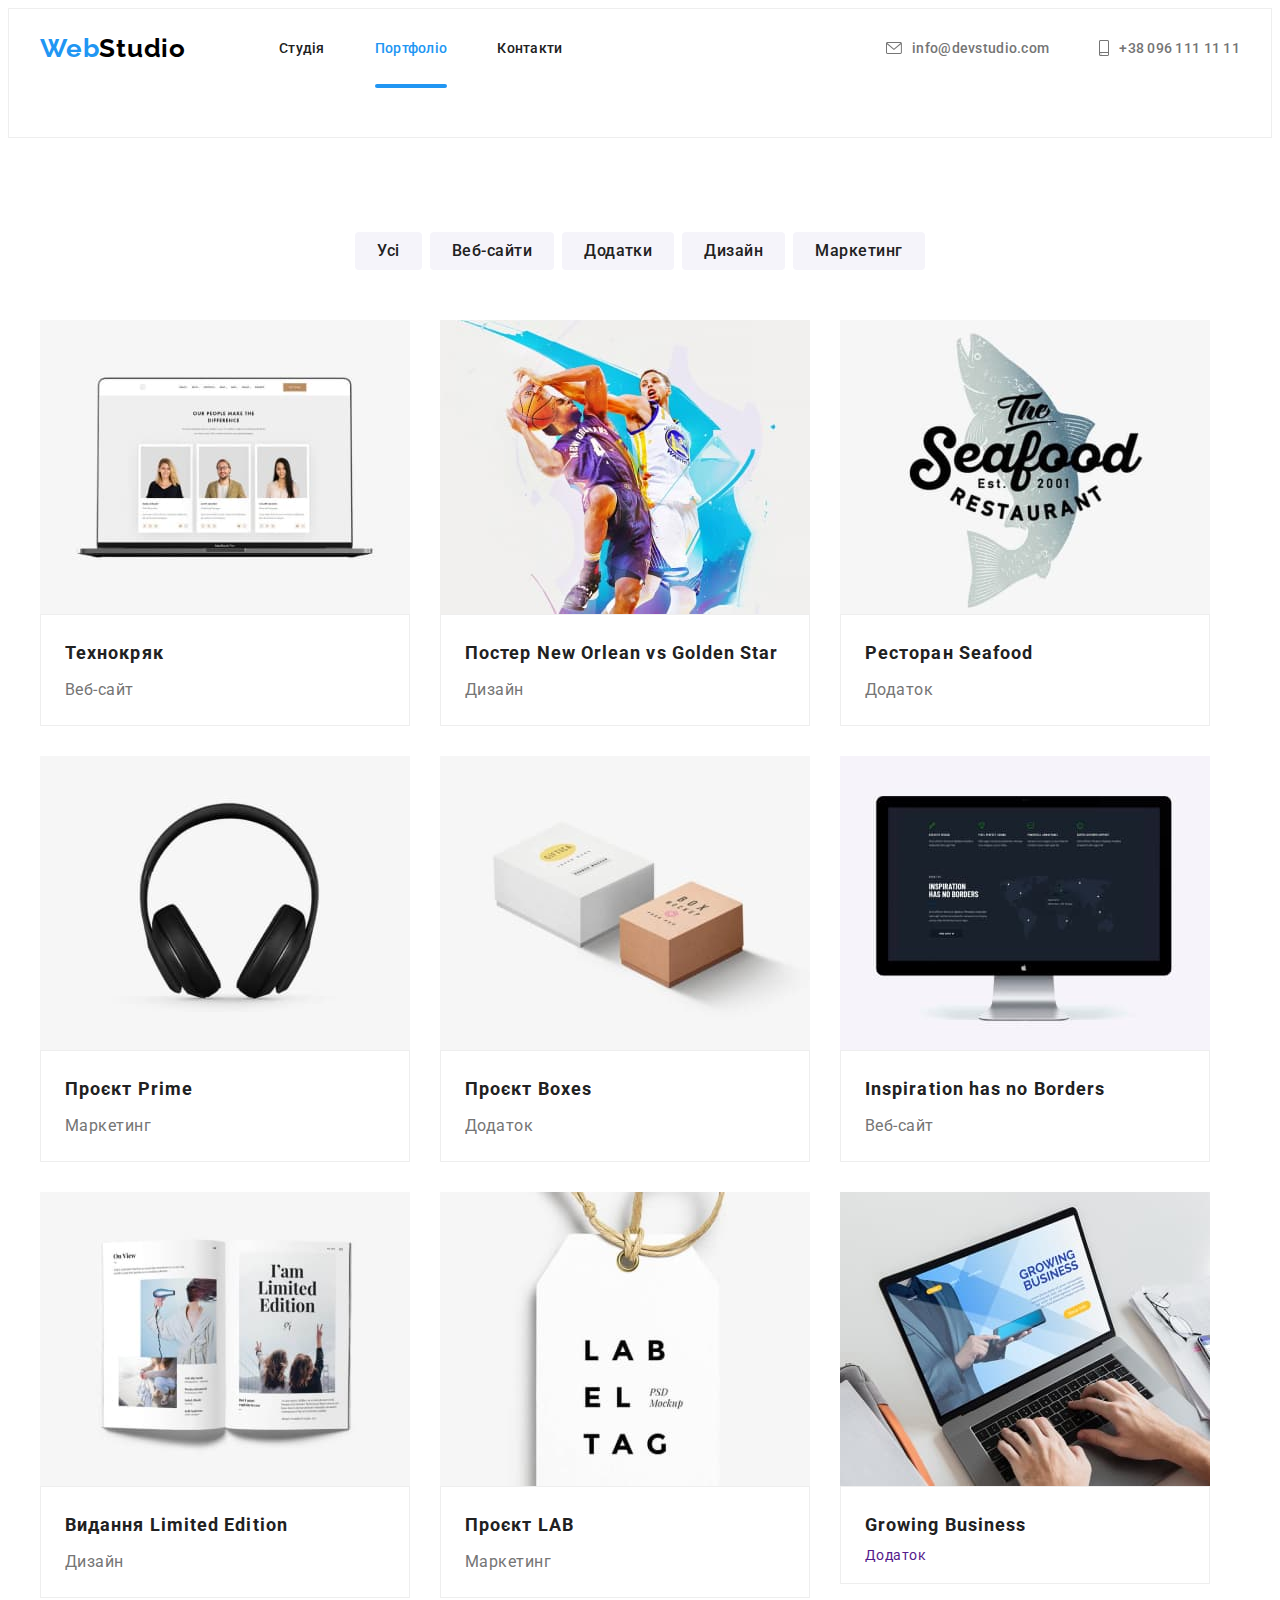
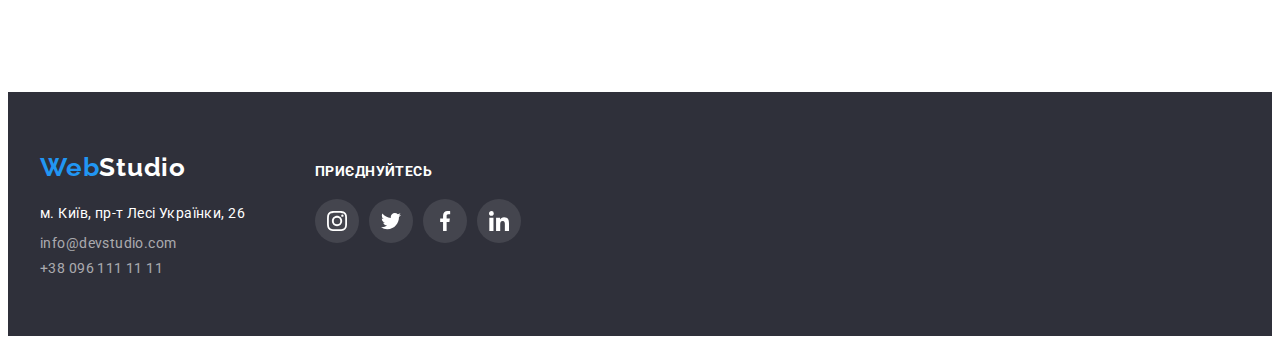
==== portfolio.html @ ec30a65d "start" ====
<!DOCTYPE html>
<html lang="uk">
  <head>
    <meta charset="UTF-8" />
    <meta http-equiv="X-UA-Compatible" content="IE=edge" />
    <meta name="viewport" content="width=device-width, initial-scale=1.0" />
    <title>Portfolio</title>
    <link rel="preconnect" href="https://fonts.googleapis.com" />
    <link rel="preconnect" href="https://fonts.gstatic.com" crossorigin />
    <link
      href="https://fonts.googleapis.com/css2?family=Montserrat:wght@400;700&family=Raleway:wght@700&family=Roboto:wght@400;500;700;900&display=swap"
      rel="stylesheet"
    />
    <link
      rel="stylesheet"
      href="https://cdnjs.cloudflare.com/ajax/libs/modern-normalize/1.1.0/modern-normalize.min.css"
      integrity="sha512-wpPYUAdjBVSE4KJnH1VR1HeZfpl1ub8YT/NKx4PuQ5NmX2tKuGu6U/JRp5y+Y8XG2tV+wKQpNHVUX03MfMFn9Q=="
      crossorigin="anonymous"
      referrerpolicy="no-referrer"
    />
    <link rel="stylesheet" href="./css/styles.css" />
  </head>
  <body>
    <!-- HEADER -->
    <header class="header">
      <div class="container header-container">
        <nav class="header-navigation">
          <a href="./index.html" class="header-logo link">
            Web<span class="header-logo-Studio">Studio</span></a
          >
          <ul class="header-list list">
            <li>
              <a class="header-item link" href="./index.html">Студія</a>
            </li>
            <li>
              <a class="header-item link current" href="./portfolio.html"
                >Портфоліо</a
              >
            </li>
            <li>
              <a class="header-item link" href="#">Контакти</a>
            </li>
          </ul>
        </nav>

        <ul class="header-contact list">
          <li class="header-contact-item">
            <a class="header-mail link" href="mailto:info@devstudio.com">
              <svg class="header-mail-icon" width="16" height="12">
                <use href="./img/icons.svg#icon-envelope"></use></svg
              >info@devstudio.com</a
            >
          </li>
          <li class="header-contact-item">
            <a class="header-tel link" href="tel:+380961111111">
              <svg class="header-tel-icon" width="10" height="16">
                <use href="./img/icons.svg#icon-smartphone"></use></svg
              >+38 096 111 11 11</a
            >
          </li>
        </ul>
      </div>
    </header>

    <!-- Фільтри -->
    <main>
      <section class="section section-filters">
        <div class="container">
          <h1 class="visually-hidden">Фільтри</h1>
          <ul class="filters-list list">
            <li><button class="button-filters" type="button">Усі</button></li>
            <li>
              <button class="button-filters" type="button">Веб-сайти</button>
            </li>
            <li>
              <button class="button-filters" type="button">Додатки</button>
            </li>
            <li>
              <button class="button-filters" type="button">Дизайн</button>
            </li>
            <li>
              <button class="button-filters" type="button">Маркетинг</button>
            </li>
          </ul>

          <!-- Портфоліо -->
          <ul class="portfolio-list list">
            <li class="portfolio-content">
              <a href="" class="portfolio-link link">
                <div class="portfolio-top-wrap">
                  <img
                    src="./img/img_portfolio-1.jpg"
                    alt="Наші люди"
                    width="370"
                    height="294"
                  />
                  <p class="portfolio-top-text">
                    Ресурс пропонує комплексні пропозиції з різним рівнем
                    функціоналу та сервісів. Все це дозволить відвідувачу
                    отримати вичерпні відомості про компанію чи приватну особу.
                  </p>
                </div>
                <div class="portfolio-item">
                  <h2 class="portfolio-title">Технокряк</h2>
                  <p class="portfolio-text">Веб-сайт</p>
                </div>
              </a>
            </li>
            <li class="portfolio-content">
              <a href="" class="portfolio-link link">
                <div class="portfolio-top-wrap">
                  <img
                    src="./img/img_portfolio-2.jpg"
                    alt="Наші люди"
                    width="370"
                    height="294"
                  />
                  <p class="portfolio-top-text">
                    Ресурс пропонує комплексні пропозиції з різним рівнем
                    функціоналу та сервісів. Все це дозволить відвідувачу
                    отримати вичерпні відомості про компанію чи приватну особу.
                  </p>
                </div>
                <div class="portfolio-item">
                  <h2 class="portfolio-title">
                    Постер New Orlean vs Golden Star
                  </h2>
                  <p class="portfolio-text">Дизайн</p>
                </div>
              </a>
            </li>
            <li class="portfolio-content">
              <a href="" class="portfolio-link link">
                <div class="portfolio-top-wrap">
                  <img
                    src="./img/img_portfolio-3.jpg"
                    alt="Наші люди"
                    width="370"
                    height="294"
                  />
                  <p class="portfolio-top-text">
                    Ресурс пропонує комплексні пропозиції з різним рівнем
                    функціоналу та сервісів. Все це дозволить відвідувачу
                    отримати вичерпні відомості про компанію чи приватну особу.
                  </p>
                </div>
                <div class="portfolio-item">
                  <h2 class="portfolio-title">Ресторан Seafood</h2>
                  <p class="portfolio-text">Додаток</p>
                </div>
              </a>
            </li>
            <li class="portfolio-content">
              <a href="" class="portfolio-link link">
                <div class="portfolio-top-wrap">
                  <img
                    src="./img/img_portfolio-4.jpg"
                    alt="Наші люди"
                    width="370"
                    height="294"
                  />
                  <p class="portfolio-top-text">
                    Ресурс пропонує комплексні пропозиції з різним рівнем
                    функціоналу та сервісів. Все це дозволить відвідувачу
                    отримати вичерпні відомості про компанію чи приватну особу.
                  </p>
                </div>
                <div class="portfolio-item">
                  <h2 class="portfolio-title">Проєкт Prime</h2>
                  <p class="portfolio-text">Маркетинг</p>
                </div>
              </a>
            </li>
            <li class="portfolio-content">
              <a href="" class="portfolio-link link">
                <div class="portfolio-top-wrap">
                  <img
                    src="./img/img_portfolio-5.jpg"
                    alt="Наші люди"
                    width="370"
                    height="294"
                  />
                  <p class="portfolio-top-text">
                    Ресурс пропонує комплексні пропозиції з різним рівнем
                    функціоналу та сервісів. Все це дозволить відвідувачу
                    отримати вичерпні відомості про компанію чи приватну особу.
                  </p>
                </div>
                <div class="portfolio-item">
                  <h2 class="portfolio-title">Проєкт Boxes</h2>
                  <p class="portfolio-text">Додаток</p>
                </div>
              </a>
            </li>
            <li class="portfolio-content">
              <a href="" class="portfolio-link link">
                <div class="portfolio-top-wrap">
                  <img
                    src="./img/img_portfolio-6.jpg"
                    alt="Наші люди"
                    width="370"
                    height="294"
                  />
                  <p class="portfolio-top-text">
                    Ресурс пропонує комплексні пропозиції з різним рівнем
                    функціоналу та сервісів. Все це дозволить відвідувачу
                    отримати вичерпні відомості про компанію чи приватну особу.
                  </p>
                </div>
                <div class="portfolio-item">
                  <h2 class="portfolio-title">Inspiration has no Borders</h2>
                  <p class="portfolio-text">Веб-сайт</p>
                </div>
              </a>
            </li>
            <li class="portfolio-content">
              <a href="" class="portfolio-link link">
                <div class="portfolio-top-wrap">
                  <img
                    src="./img/img_portfolio-7.jpg"
                    alt="Наші люди"
                    width="370"
                    height="294"
                  />
                  <p class="portfolio-top-text">
                    Ресурс пропонує комплексні пропозиції з різним рівнем
                    функціоналу та сервісів. Все це дозволить відвідувачу
                    отримати вичерпні відомості про компанію чи приватну особу.
                  </p>
                </div>
                <div class="portfolio-item">
                  <h2 class="portfolio-title">Видання Limited Edition</h2>
                  <p class="portfolio-text">Дизайн</p>
                </div>
              </a>
            </li>
            <li class="portfolio-content">
              <a href="" class="portfolio-link link">
                <div class="portfolio-top-wrap">
                  <img
                    src="./img/img_portfolio-8.jpg"
                    alt="Наші люди"
                    width="370"
                    height="294"
                  />
                  <p class="portfolio-top-text">
                    Ресурс пропонує комплексні пропозиції з різним рівнем
                    функціоналу та сервісів. Все це дозволить відвідувачу
                    отримати вичерпні відомості про компанію чи приватну особу.
                  </p>
                </div>
                <div class="portfolio-item">
                  <h2 class="portfolio-title">Проєкт LAB</h2>
                  <p class="portfolio-text">Маркетинг</p>
                </div>
              </a>
            </li>
            <li class="portfolio-content">
              <a href="" class="portfolio-link link">
                <div class="portfolio-top-wrap">
                  <img
                    src="./img/img_portfolio-9.jpg"
                    alt="Наші люди"
                    width="370"
                    height="294"
                  />
                  <p class="portfolio-top-text">
                    Ресурс пропонує комплексні пропозиції з різним рівнем
                    функціоналу та сервісів. Все це дозволить відвідувачу
                    отримати вичерпні відомості про компанію чи приватну особу.
                  </p>
                </div>
                <div class="portfolio-item">
                  <h2 class="portfolio-title">Growing Business</h2>
                  <p>Додаток</p>
                </div>
              </a>
            </li>
          </ul>
        </div>
      </section>
    </main>

    <!-- Футер -->
    <footer class="footer">
      <div class="container container-footer">
        <div class="footer-box-contact">
          <h2 hidden>WebStudio</h2>

          <a href="./index.html" class="footer-logo link">
            Web<span class="footer-logo-Studio">Studio</span></a
          >
          <address class="contact-address">
            <ul class="footer-contact list">
              <li class="contact-item">
                <a
                  class="footer-address link"
                  href="https://goo.gl/maps/CPtrU1FHBa2aNyZL9"
                  target="_blank"
                  rel="noopener noreferrer nofollow"
                  >м. Київ, пр-т Лесі Українки, 26</a
                >
              </li>
              <li class="contact-item">
                <a class="footer-mail link" href="mailto:info@devstudio.com"
                  >info@devstudio.com</a
                >
              </li>
              <li class="contact-item">
                <a class="footer-tel link" href="tel:+380961111111"
                  >+38 096 111 11 11</a
                >
              </li>
            </ul>
          </address>
        </div>
        <div class="footer-soc-address">
          <p class="footer-soc-title">приєднуйтесь</p>
          <ul class="footer-soc-list list">
            <li class="footer-soc-item">
              <a href="" class="footer-soc-link link">
                <svg class="footer-soc-icon" width="20" height="20">
                  <use href="./img/icons.svg#icon-instagram"></use>
                </svg>
              </a>
            </li>
            <li class="footer-soc-item">
              <a href="" class="footer-soc-link link">
                <svg class="footer-soc-icon" width="20" height="20">
                  <use href="./img/icons.svg#icon-twitter"></use>
                </svg>
              </a>
            </li>
            <li class="footer-soc-item">
              <a href="" class="footer-soc-link link">
                <svg class="footer-soc-icon" width="20" height="20">
                  <use href="./img/icons.svg#icon-facebook"></use>
                </svg>
              </a>
            </li>
            <li class="footer-soc-item">
              <a href="" class="footer-soc-link link">
                <svg class="footer-soc-icon" width="20" height="20">
                  <use href="./img/icons.svg#icon-linkedin"></use>
                </svg>
              </a>
            </li>
          </ul>
        </div>
      </div>
    </footer>
  </body>
</html>
---- css/styles.css ----
:root {
  --primary-text-color: #ffffff;
  --second-background-color: #2f303a;
  --title-text-color: #212121;
  --second-title-text-color: #757575;
  --accent-color: #2196f3;
}

p,
h1,
h2,
h3,
h4,
h5,
h6 {
  margin: 0;
}

img {
  display: block;
  max-width: 100%;
  height: auto;
}

address {
  font-style: normal;
}

button {
  display: block;
  cursor: pointer;
  bottom: none;
  border-radius: 4px;
}

ul,
ol {
  margin: 0;
  padding-left: 0;
}

body {
  background-color: var(--primary-text-color);
  color: var(--title-text-color);
  font-family: roboto, sans-serif;
  font-size: 14px;
  letter-spacing: 0.03em;
}

.list {
  list-style: none;
  padding-left: 0;
  margin: 0;
}

.link {
  text-decoration: none;
}

.container {
  width: 1200px;
  padding-left: 15px;
  padding-right: 15px;
  margin: 0 auto;
}

.visually-hidden {
  position: absolute;
  width: 1px;
  height: 1px;
  margin: -1px;
  border: 0;
  padding: 0;
  white-space: nowrap;
  clip-path: inset(100%);
  clip: rect(0 0 0 0);
  overflow: hidden;
}

.section {
  padding-top: 94px;
  padding-bottom: 94px;
}

/* __________HEADER_________ */

.header {
  padding-top: 24px;
  padding-bottom: 24px;
  height: 80px;
  border: 1px solid #eeeeee;
}

.header-container {
  display: flex;
  align-items: center;
}

.header-list {
  display: flex;
  gap: 50px;
}

.header-contact {
  display: flex;
  align-items: center;
  margin-left: auto;
}

.header-navigation {
  display: flex;
  align-items: center;
}

.header-contact-item {
  display: flex;
  align-items: center;
}

.header-mail {
  display: flex;
  align-items: center;
}

.header-tel {
  display: flex;
  align-items: center;
}

.header-logo {
  font-family: "Raleway";
  font-weight: 700;
  font-size: 26px;
  line-height: 1, 19;
  letter-spacing: 0.03em;
  color: var(--accent-color);
  margin-right: 93px;
}

.header-logo-Studio {
  color: #000000;
}

.header-list .link {
  font-weight: 500;
  font-size: 14px;
  line-height: 1.14;
  letter-spacing: 0.02em;
  color: var(--title-text-color);
  transition-property: color;
  transition-duration: 250ms;
  transition-timing-function: cubic-bezier(0.4, 0, 0.2, 1);
}

.header-contact .link {
  transition-property: color;
  transition-duration: 250ms;
  transition-timing-function: cubic-bezier(0.4, 0, 0.2, 1);
}

.header-list .link:hover,
.header-list .link:focus,
.header-contact .link:hover,
.header-contact .link:focus {
  color: var(--accent-color);
}

.header-list .current {
  color: var(--accent-color);
}

.header-item {
  position: relative;
}

.current::after {
  content: "";
  height: 4px;
  width: 100%;
  background-color: var(--accent-color);
  border-radius: 2px;
  position: absolute;
  bottom: -32px;
  left: 0px;
}

.header-mail {
  font-weight: 500;
  font-size: 14px;
  line-height: 1.33;
  letter-spacing: 0.02em;
  color: var(--second-title-text-color);
  margin-right: 50px;
}

.header-tel {
  font-weight: 500;
  font-size: 14px;
  line-height: 1.33;
  letter-spacing: 0.02em;
  color: var(--second-title-text-color);
}

.header-tel-icon {
  margin-right: 10px;
  fill: currentColor;
}

.header-mail-icon {
  margin-right: 10px;
  fill: currentColor;
}

/* ________________HIRO______________ */

.section-hiro {
  background-color: var(--second-background-color);
  padding-top: 200px;
  padding-bottom: 200px;
}

.section-hiro {
  background-image: linear-gradient(
      rgba(47, 48, 58, 0.4),
      rgba(47, 48, 58, 0.4)
    ),
    url(../img/hero-bg.jpg);
  background-repeat: no-repeat;
  background-position: center;
  background-size: cover;
  max-width: 1600px;
  height: 600px;
  margin: 0 auto;
}

.hiro-titel {
  font-weight: 900;
  font-size: 44px;
  line-height: 1.36;
  text-align: center;
  letter-spacing: 0.06em;
  text-transform: uppercase;
  color: var(--primary-text-color);
  width: 696px;
  margin: 0 auto;
  margin-bottom: 30px;
}

.button-hiro {
  font-family: "Roboto";
  cursor: pointer;
  font-style: normal;
  font-weight: 700;
  font-size: 16px;
  line-height: 1.87;
  display: flex;
  align-items: center;
  text-align: center;
  letter-spacing: 0.06em;
  border: none;
  color: var(--primary-text-color);
  background-color: var(--accent-color);
  margin: 0 auto;
  display: block;
  border-radius: 4px;
  padding: 10px 32px;
  transition-property: color, background-color;
  transition-duration: 250ms;
  transition-timing-function: cubic-bezier(0.4, 0, 0.2, 1);
}

.button-hiro:hover,
.button-hiro:focus {
  color: var(--title-text-color);
  background-color: #f5f4fa;
}

/* -----------MODAL----------- */

.backdrop {
  position: fixed;
  top: 0;
  left: 0;
  width: 100%;
  height: 100%;
  background-color: rgba(0, 0, 0, 0.2);
  transition: opacity 300ms linear, visibility 300ms linear;
}

.backdrop.is-hidden {
  opacity: 0;
  visibility: hidden;
  pointer-events: none;
}

.modal {
  position: absolute;
  top: 50%;
  left: 50%;
  min-width: 528px;
  background-color: var(--primary-text-color);
  box-shadow: 0px 1px 3px rgba(0, 0, 0, 0.12), 0px 1px 1px rgba(0, 0, 0, 0.14),
    0px 2px 1px rgba(0, 0, 0, 0.2);
  border-radius: 4px;
  padding: 40px;
  transform: translate(-50%, -50%) scaleY(1);
  transition: transform 300ms linear;
}

.backdrop.is-hidden .modal {
  transform: translate(-50%, -50%) scaleY(0);
}

.modal-close {
  padding: 0;
  width: 30px;
  height: 30px;
  background-color: transparent;
  border: 1px solid rgba(0, 0, 0, 0.1);
  border-radius: 50%;
  position: absolute;
  top: 8px;
  right: 8px;
  display: flex;
  align-items: center;
  justify-content: center;
}

.modal-close-icon {
  fill: #000000;
  transition-duration: 250ms;
  transition-timing-function: cubic-bezier(0.4, 0, 0.2, 1);
}

.modal-close-icon:hover,
.modal-close-icon:focus {
  fill: var(--accent-color);
}

.modal-title {
  font-weight: 700;
  font-size: 20px;
  line-height: 1.15;
  text-align: center;
  letter-spacing: 0.03em;
  color: #212121;
  margin-bottom: 12px;
}

.input-wrap {
  position: relative;
}

.modal-input {
  width: 100%;
  height: 40px;
  border: 1px solid rgba(33, 33, 33, 0.2);
  border-radius: 4px;
  padding-left: 42px;
  padding-right: 12px;
  outline: transparent;
  transition-duration: 250ms;
  transition-timing-function: cubic-bezier(0.4, 0, 0.2, 1);
}

.modal-input:hover,
.modal-input:focus {
  border-color: var(--accent-color);
}

.modal-input:hover + .modal-input-icon,
.modal-input:focus + .modal-input-icon {
  fill: var(--accent-color);
}

.modal-input-icon {
  position: absolute;
  left: 12px;
  top: 50%;
  transform: translateY(-50%);
  transition-duration: 250ms;
  transition-timing-function: cubic-bezier(0.4, 0, 0.2, 1);
}

.input-label {
  font-size: 12px;
  line-height: 1.16;
  letter-spacing: 0.01em;
  color: #757575;
  display: block;
  margin-bottom: 4px;
}

.modal-field {
  margin-bottom: 10px;
}

.modal-field-coment {
  margin-bottom: 20px;
}

.modal-coment {
  font-weight: 400;
  font-size: 12px;
  line-height: 1.16;
  letter-spacing: 0.01em;
  color: rgba(117, 117, 117, 0.5);

  width: 100%;
  height: 100px;
  border: 1px solid rgba(33, 33, 33, 0.2);
  border-radius: 4px;
  padding: 12px 16px;
  resize: none;
  outline: transparent;
  transition-duration: 250ms;
  transition-timing-function: cubic-bezier(0.4, 0, 0.2, 1);
}

.modal-coment:hover,
.modal-coment:focus {
  border-color: var(--accent-color);
}

.modal-checkbox {
  margin-bottom: 30px;
  display: flex;
  align-items: center;
  justify-content: center;
}

.modal-polici {
  margin-right: 8.38px;
}

.label-polici {
  font-weight: 400;
  font-size: 14px;
  line-height: 24px;
  letter-spacing: 0.03em;
  color: #757575;
}

.polici-link {
  text-decoration-line: underline;
  color: #2196f3;
}

.button-modal {
  font-family: "Roboto";
  cursor: pointer;
  font-style: normal;
  font-weight: 700;
  font-size: 16px;
  line-height: 1.87;
  box-shadow: 0px 4px 4px rgba(0, 0, 0, 0.15);
  border-radius: 4px;
  display: flex;
  align-items: center;
  text-align: center;
  letter-spacing: 0.06em;
  border: none;
  color: var(--primary-text-color);
  background-color: var(--accent-color);
  margin: 0 auto;
  display: block;
  border-radius: 4px;
  padding: 10px 52px;
  transition-property: color, background-color;
  transition-duration: 250ms;
  transition-timing-function: cubic-bezier(0.4, 0, 0.2, 1);
}

/* ----------Наші особливості------ */

.peculiarities-list {
  display: flex;
  gap: 30px;
}

.peculiarities-title {
  font-weight: 700;
  font-size: 14px;
  line-height: 1.14x;
  letter-spacing: 0.03em;
  text-transform: uppercase;
  color: var(--title-text-color);
  margin-bottom: 10px;
}

.section-peculiarities p {
  font-weight: 400;
  line-height: 1.71;
  color: var(--second-title-text-color);
}

.peculiarities-item-first {
  width: 270px;
  height: 98px;
}

.peculiarities-item-second {
  width: 270px;
  height: 74px;
}

.peculiarities-item-third {
  width: 270px;
  height: 74px;
}

.peculiarities-item-fourth {
  width: 270px;
  height: 98px;
}

.peculiarities-icon {
  background-color: #f5f4fa;
  border-radius: 4px;
  display: flex;
  align-items: center;
  justify-content: center;
  margin-bottom: 30px;
}

.icon-antenna {
  height: 120px;
  border-radius: 4px;
}

/* --------------Чим ми займаємося-------------- */

.profile-list {
  display: flex;
  gap: 30px;
}

.profile-title {
  font-weight: 700;
  font-size: 36px;
  line-height: 1.16;
  text-align: center;
  letter-spacing: 0.03em;
  color: var(--title-text-color);
}

.profile-title {
  margin-bottom: 50px;
}

.profile-item {
  position: relative;
}

.profile-top-text {
  position: absolute;
  bottom: 0;
  font-weight: 700;
  font-size: 14px;
  line-height: 1.14;
  text-transform: uppercase;
  color: var(--primary-text-color);
  height: 70px;
  width: 370px;
  background: rgba(47, 48, 58, 0.8);
  display: flex;
  align-items: center;
  justify-content: center;
}

/* -------------Наша команда------------ */

.our-team-list {
  display: flex;
  gap: 30px;
}

.section-team {
  background-color: #f5f4fa;
}

.our-team {
  font-weight: 700;
  font-size: 36px;
  line-height: 1.16;
  text-align: center;
  letter-spacing: 0.03em;
  color: var(--title-text-color);
  margin-bottom: 50px;
}

.team-list {
  background: var(--primary-text-color);
  box-shadow: 0px 1px 3px rgba(0, 0, 0, 0.12), 0px 1px 1px rgba(0, 0, 0, 0.14),
    0px 2px 1px rgba(0, 0, 0, 0.2);
  border-radius: 0px 0px 4px 4px;
}

.section-team h3 {
  font-weight: 500;
  font-size: 16px;
  line-height: 1.18;
  text-align: center;
  letter-spacing: 0.03em;
  color: var(--title-text-color);
}

.section-team p {
  font-weight: 400;
  font-size: 16px;
  line-height: 1.18;
  text-align: center;
  letter-spacing: 0.03em;
  color: var(--second-title-text-color);
}

.team-item {
  padding-top: 30px;
  padding-bottom: 30px;
}

.team-title {
  margin-bottom: 10px;
}

.team-text {
  margin-bottom: 16px;
}

.team-soc-list {
  display: flex;
  justify-content: center;
  gap: 10px;
}

.team-soc-item {
  width: 44px;
  height: 44px;
}

.team-soc-link {
  width: 100%;
  height: 100%;
  background: var(--primary-text-color);
  border-radius: 50%;
  display: flex;
  align-items: center;
  justify-content: center;
  color: #afb1b8;
  transition-property: color, background-color;
  transition-duration: 250ms;
  transition-timing-function: cubic-bezier(0.4, 0, 0.2, 1);
}

.team-soc-icon {
  fill: currentColor;
}

.team-soc-link:hover,
.team-soc-link:focus {
  background-color: var(--accent-color);
  color: var(--primary-text-color);
}

/* ------------customers-------------- */

.customers-title {
  font-weight: 700;
  font-size: 36px;
  line-height: 1.16;
  text-align: center;
  letter-spacing: 0.03em;
  color: var(--title-text-color);
  margin-bottom: 50px;
}

.customers-list {
  display: flex;
  gap: 30px;
}

.customers-item {
  width: calc((100% - 150px) / 6);
  height: 90px;
}

.customers-link {
  width: 100%;
  height: 100%;
  border: 1px solid currentColor;
  color: #afb1b8;
  border-radius: 5px;
  display: flex;
  align-items: center;
  justify-content: center;
  transition-property: color;
  transition-duration: 250ms;
  transition-timing-function: cubic-bezier(0.4, 0, 0.2, 1);
}

.customers-icon {
  fill: currentColor;
}

.customers-link:hover,
.customers-link:focus {
  color: var(--accent-color);
}

/* ------------Футер---------------- */

.footer {
  background-color: var(--second-background-color);
  padding-top: 60px;
  padding-bottom: 60px;
}

.footer-logo {
  font-family: "Raleway";
  font-weight: 700;
  font-size: 26px;
  line-height: 1, 19;
  letter-spacing: 0.03em;
  color: var(--accent-color);
}

.footer-logo-Studio {
  color: var(--primary-text-color);
}

.footer-address {
  font-style: normal;
  font-weight: 400;
  font-size: 14px;
  line-height: 1.71;
  letter-spacing: 0.03em;
  color: var(--primary-text-color);
}

.footer-mail {
  font-style: normal;
  font-weight: 400;
  font-size: 14px;
  line-height: 1.71x;
  letter-spacing: 0.03em;
  color: rgba(255, 255, 255, 0.6);
}

.footer-tel {
  font-style: normal;
  font-weight: 400;
  font-size: 14px;
  line-height: 1.71x;
  letter-spacing: 0.03em;
  color: rgba(255, 255, 255, 0.6);
}

.footer-contact .link {
  transition-property: color;
  transition-duration: 250ms;
  transition-timing-function: cubic-bezier(0.4, 0, 0.2, 1);
}

.footer-contact .link:hover,
.footer-contact .link:focus {
  color: var(--accent-color);
}

.contact-address {
  margin-top: 20px;
}

.contact-item:not(:last-child) {
  margin-bottom: 9px;
}

.container-footer {
  display: flex;
  align-items: baseline;
}

.footer-soc-address {
  margin-left: 70px;
}

.footer-soc-list {
  display: flex;
  gap: 10px;
}

.footer-soc-title {
  font-weight: 700;
  font-size: 14px;
  line-height: 1.14x;
  letter-spacing: 0.03em;
  text-transform: uppercase;
  color: var(--primary-text-color);
  margin-bottom: 20px;
}

.footer-soc-item {
  width: 44px;
  height: 44px;
}

.footer-soc-link {
  width: 100%;
  height: 100%;
  background: rgba(255, 255, 255, 0.1);
  border-radius: 50%;
  display: flex;
  align-items: center;
  justify-content: center;
  transition-property: background-color;
  transition-duration: 250ms;
  transition-timing-function: cubic-bezier(0.4, 0, 0.2, 1);
}

.footer-soc-link:hover,
.footer-soc-link:focus {
  background-color: var(--accent-color);
}

.footer-soc-icon {
  fill: var(--primary-text-color);
}

.footer-subscribe-title {
  font-weight: 700;
  font-size: 14px;
  line-height: 1.14x;
  letter-spacing: 0.03em;
  text-transform: uppercase;
  color: var(--primary-text-color);
  margin-bottom: 20px;
}

.footer-input {
  font-weight: 400;
  font-size: 16px;
  line-height: 1.25;
  letter-spacing: 0.03em;
  color: rgba(255, 255, 255, 0.6);
  width: 358px;
  height: 50px;
  border: 1px solid rgba(255, 255, 255, 0.3);
  filter: drop-shadow(0px 4px 4px rgba(0, 0, 0, 0.15));
  border-radius: 4px;
  padding-left: 16px;
  padding-right: 12px;
  outline: transparent;
  background: transparent;
}

.footer-subscribe {
  width: 570px;
  height: 86px;
  margin-left: 93px;
}

.button-subscribe {
  font-family: "Roboto";
  font-style: normal;
  font-weight: 700;
  font-size: 16px;
  line-height: 1.87;
  box-shadow: 0px 4px 4px rgba(0, 0, 0, 0.15);
  border-radius: 4px;
  display: flex;
  align-items: center;
  text-align: center;
  letter-spacing: 0.06em;
  border: none;
  color: var(--primary-text-color);
  background-color: var(--accent-color);
  border-radius: 4px;
  padding: 10px 28px;
  transition-property: color, background-color;
  margin-left: 12px;
}

.button-icon-send {
  fill: var(--primary-text-color);
  margin-left: 10px;
}

.footer-form {
  display: flex;
}

/* ----------------Фыльтри-------------- */

.filters-list {
  display: flex;
  justify-content: center;
  margin-bottom: 50px;
  gap: 8px;
}

.button-filters {
  font-family: "Roboto";
  cursor: pointer;
  font-weight: 500;
  font-size: 16px;
  line-height: 1.62;
  display: flex;
  letter-spacing: 0.03em;
  border: none;
  border-radius: 4px;
  color: var(--title-text-color);
  background-color: #f5f4fa;
  padding: 6px 22px;
  transition-property: color, background-color, box-shadow;
  transition-duration: 250ms;
  transition-timing-function: cubic-bezier(0.4, 0, 0.2, 1);
}

.button-filters:hover,
.button-filters:focus {
  color: var(--primary-text-color);
  background-color: var(--accent-color);
  box-shadow: 0px 3px 1px rgba(0, 0, 0, 0.1), 0px 1px 2px rgba(0, 0, 0, 0.08),
    0px 2px 2px rgba(0, 0, 0, 0.12);
}

/* ---------------Портфоліо------------- */

.portfolio-list {
  display: flex;
  flex-wrap: wrap;
}

.portfolio-content {
  width: 370px;
  margin-right: 30px;
  margin-bottom: 30px;
}

.portfolio-link {
  display: block;
  transition-property: box-shadow;
  transition-duration: 250ms;
  transition-timing-function: cubic-bezier(0.4, 0, 0.2, 1);
}

.portfolio-link:hover,
.portfolio-link:focus {
  box-shadow: 0px 1px 1px rgba(0, 0, 0, 0.12), 0px 4px 4px rgba(0, 0, 0, 0.06),
    1px 4px 6px rgba(0, 0, 0, 0.16);
}

.portfolio-content:nth-child(3n) {
  margin-right: 0;
}

.portfolio-content:nth-last-child(-n + 3) {
  margin-bottom: 0;
}

.portfolio-item {
  border: 1px solid #eeeeee;
  padding-top: 20px;
  padding-bottom: 20px;
  padding-left: 24px;
  padding-right: 24px;
}

.portfolio-title {
  font-weight: 700;
  font-size: 18px;
  line-height: 2;
  letter-spacing: 0.06em;
  color: var(--title-text-color);
  margin-bottom: 4px;
}

.portfolio-text {
  font-weight: 400;
  font-size: 16px;
  line-height: 1.87;
  letter-spacing: 0.03em;
  color: var(--second-title-text-color);
}

.portfolio-top-wrap {
  position: relative;
  overflow: hidden;
}

.portfolio-top-text {
  position: absolute;
  top: 0;
  padding: 63px 24px;
  color: var(--primary-text-color);
  font-weight: 400;
  font-size: 18px;
  line-height: 1.55;
  background: rgba(33, 150, 243, 0.9);
  height: 100%;
  transform: translateY(100%);
  transition-property: transform;
  transition-duration: 250ms;
  transition-timing-function: cubic-bezier(0.4, 0, 0.2, 1);
  overflow: auto;
}

.portfolio-link:hover .portfolio-top-text,
.portfolio-link:focus .portfolio-top-text {
  transform: translateY(0);
}
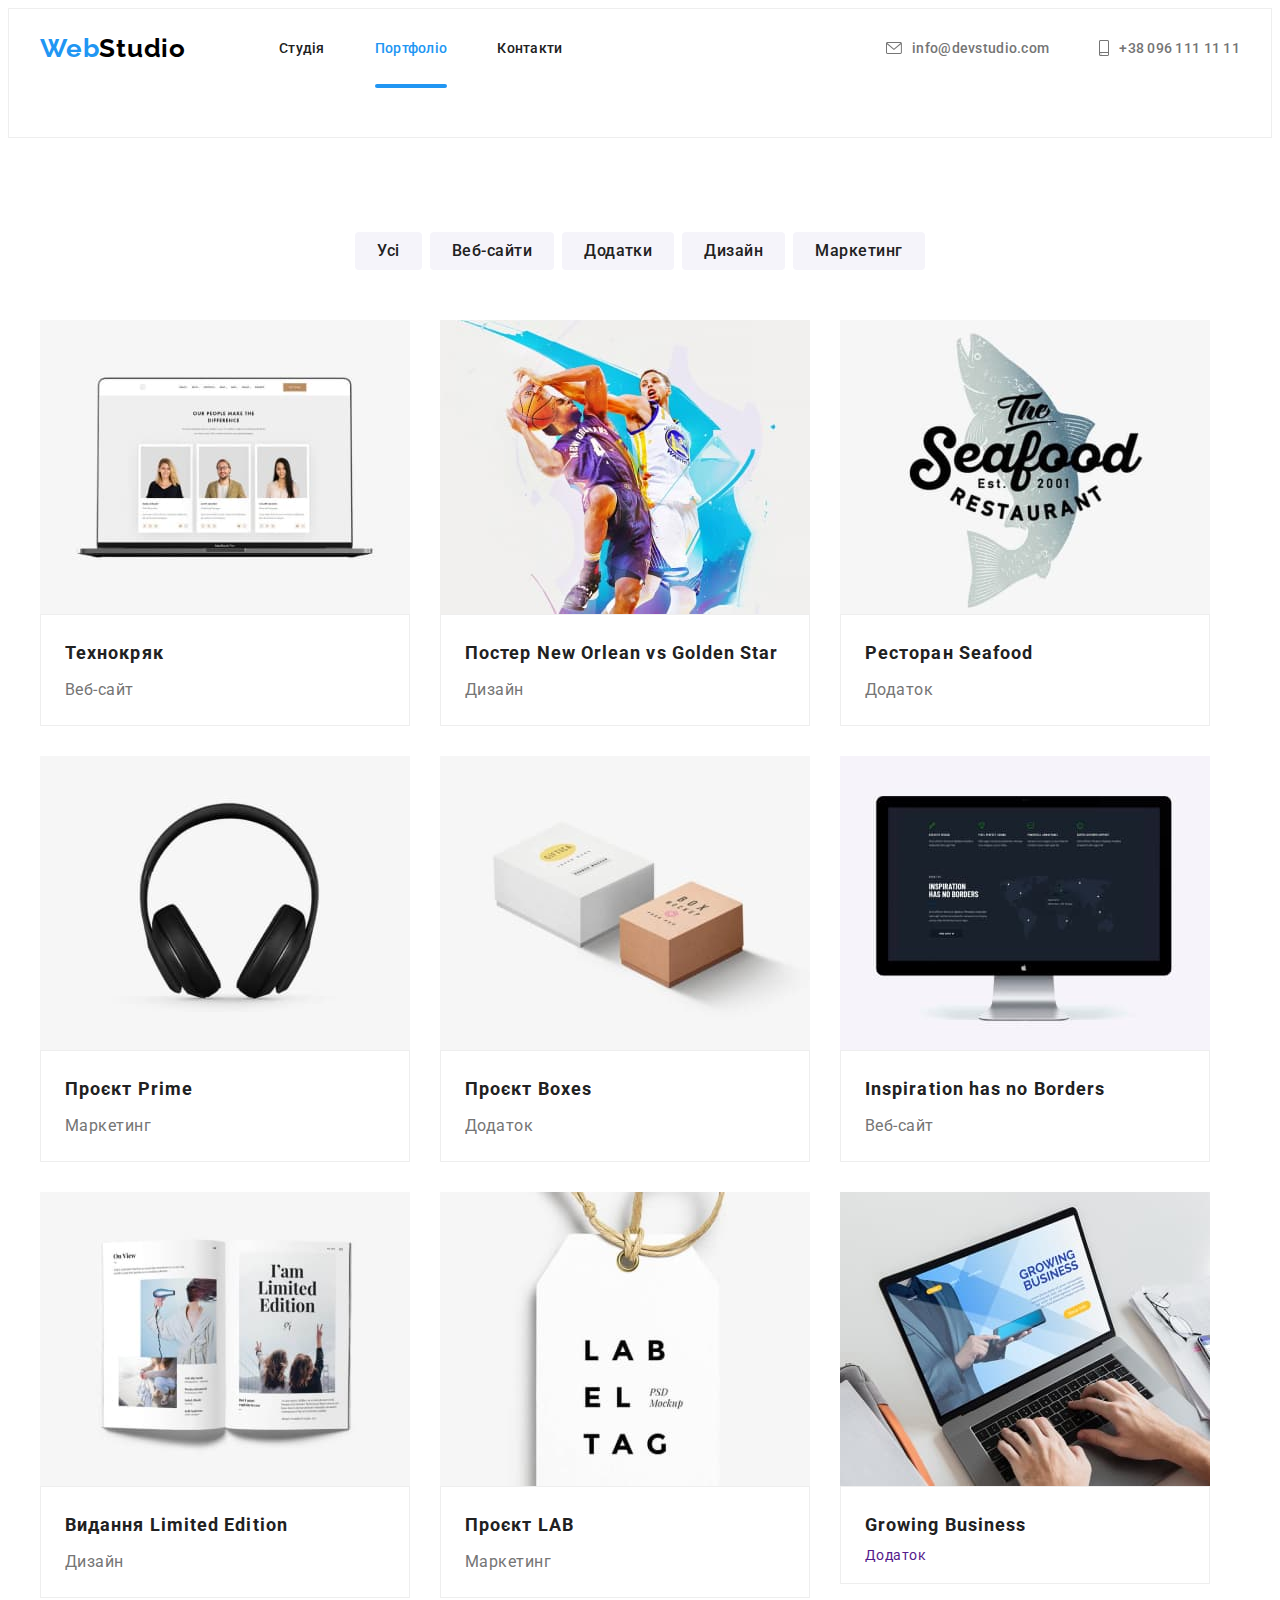
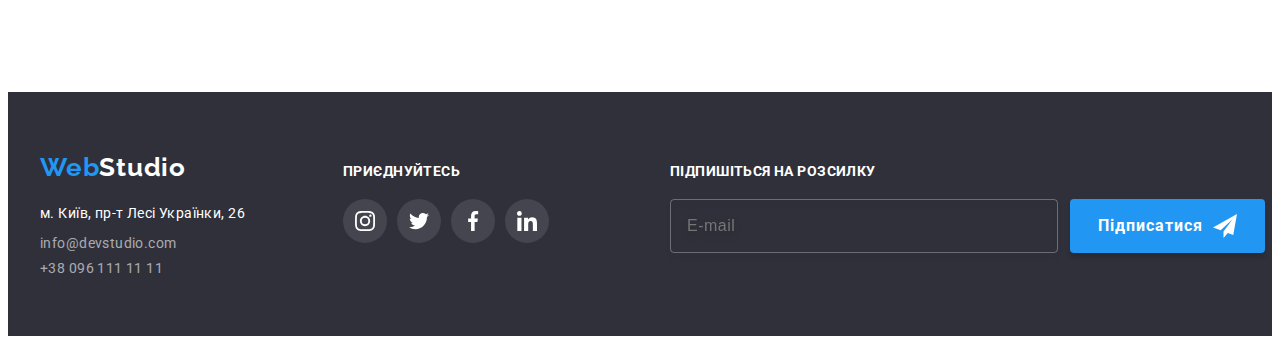
==== commit f6449fa9: "hw-6" ====
--- a/portfolio.html
+++ b/portfolio.html
@@ -347,6 +347,26 @@
             </li>
           </ul>
         </div>
+        <div class="footer-subscribe">
+          <p class="footer-subscribe-title">Підпишіться на розсилку</p>
+          <form class="footer-form">
+            <div class="input-wrap">
+              <input
+                type="email"
+                name="user-email"
+                class="footer-input"
+                placeholder="E-mail"
+                required
+              />
+            </div>
+            <button class="button-subscribe" type="submit">
+              Підписатися
+              <svg class="button-icon-send" width="24" height="24">
+                <use href="./img/icons.svg#icon-send"></use>
+              </svg>
+            </button>
+          </form>
+        </div>
       </div>
     </footer>
   </body>
--- a/css/styles.css
+++ b/css/styles.css
@@ -429,16 +429,40 @@
   justify-content: center;
 }
 
-.modal-polici {
+.input-check {
   margin-right: 8.38px;
 }
 
-.label-polici {
+.check-text {
   font-weight: 400;
   font-size: 14px;
   line-height: 24px;
   letter-spacing: 0.03em;
   color: #757575;
+  display: flex;
+  align-items: center;
+}
+
+.check-text span {
+  width: 16px;
+  height: 15px;
+  border: 2px solid #212121;
+  border-radius: 3px;
+  display: flex;
+  align-items: center;
+  justify-content: center;
+  fill: transparent;
+  margin-right: 7px;
+}
+
+.input-check:checked + .check-text span {
+  background-color: var(--accent-color);
+  border-color: transparent;
+  fill: var(--primary-text-color);
+}
+
+.input-check:focus + .check-text span {
+  border-color: var(--accent-color);
 }
 
 .polici-link {
@@ -777,6 +801,7 @@
 .container-footer {
   display: flex;
   align-items: baseline;
+  justify-content: space-between;
 }
 
 .footer-soc-address {
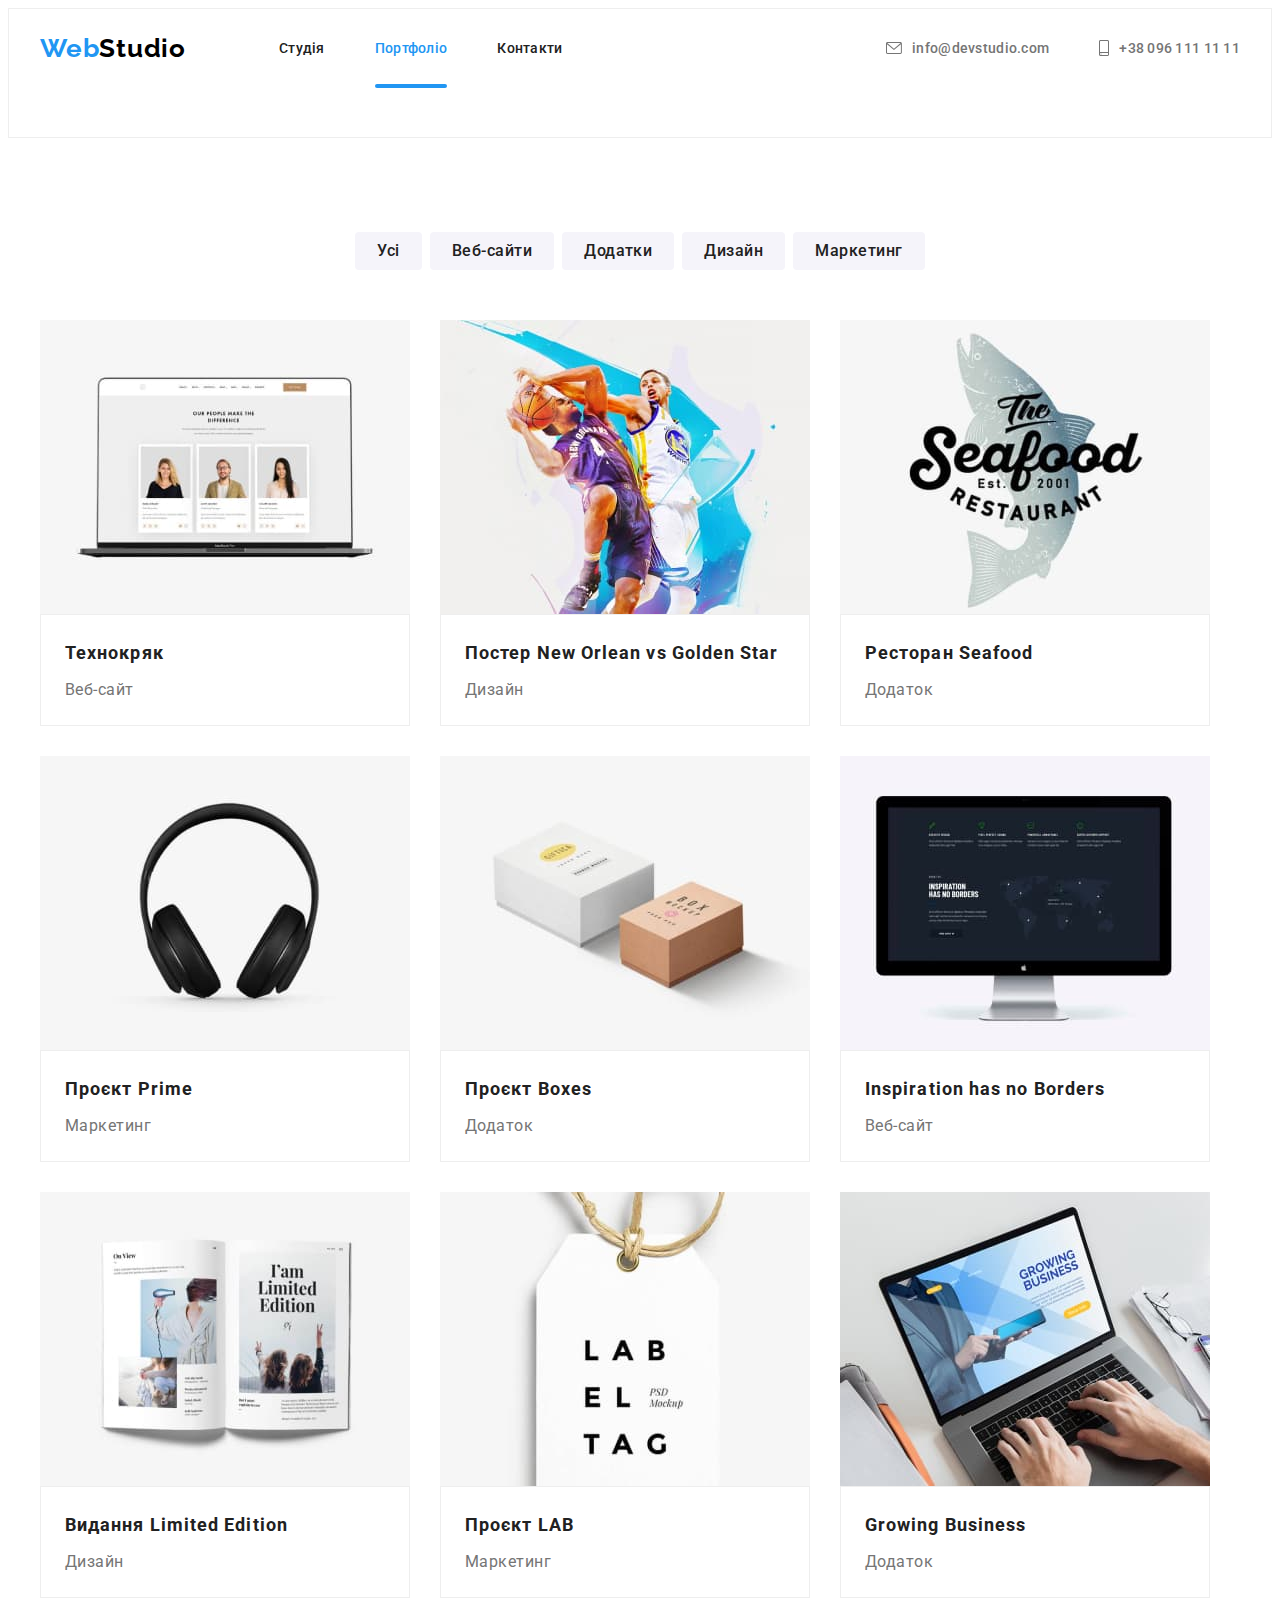
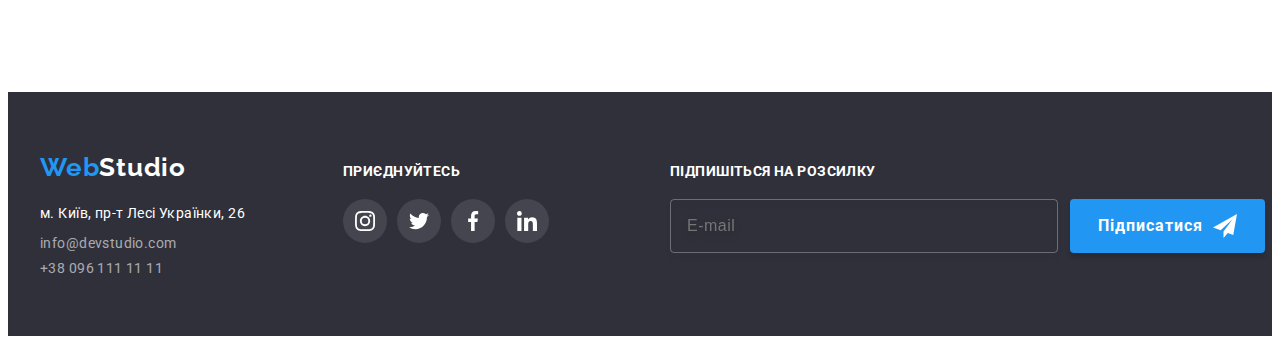
==== commit 90c489c9: "hw-6" ====
--- a/portfolio.html
+++ b/portfolio.html
@@ -272,7 +272,7 @@
                 </div>
                 <div class="portfolio-item">
                   <h2 class="portfolio-title">Growing Business</h2>
-                  <p>Додаток</p>
+                  <p class="portfolio-text">Додаток</p>
                 </div>
               </a>
             </li>
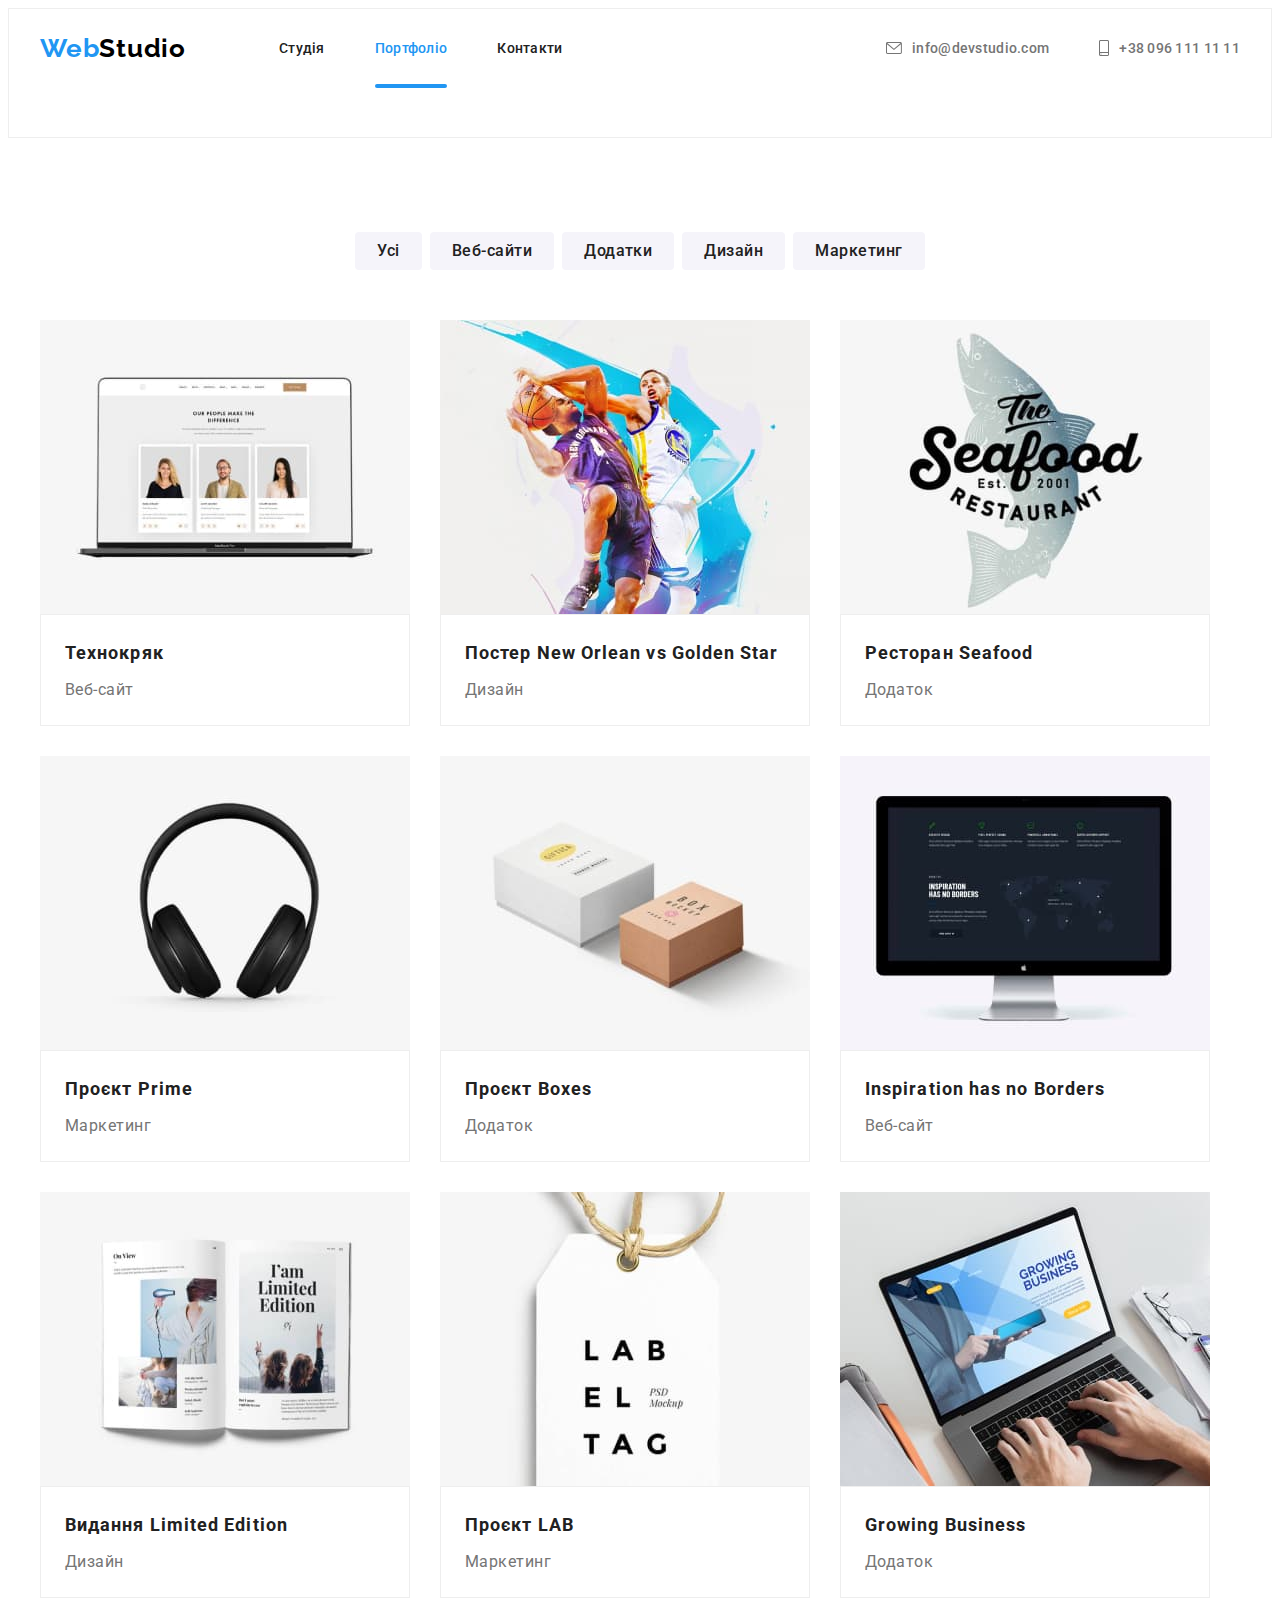
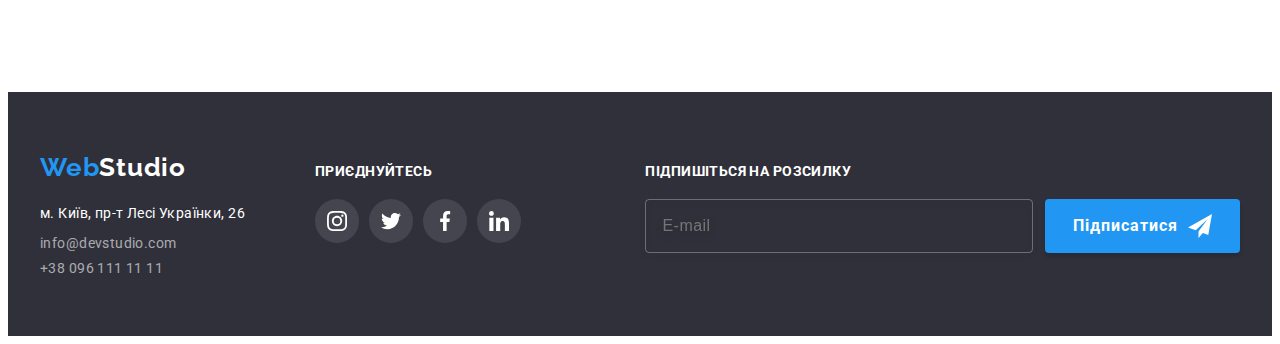
==== commit da2cf620: "правка" ====
--- a/portfolio.html
+++ b/portfolio.html
@@ -350,15 +350,13 @@
         <div class="footer-subscribe">
           <p class="footer-subscribe-title">Підпишіться на розсилку</p>
           <form class="footer-form">
-            <div class="input-wrap">
-              <input
-                type="email"
-                name="user-email"
-                class="footer-input"
-                placeholder="E-mail"
-                required
-              />
-            </div>
+            <input
+              type="email"
+              name="user-email"
+              class="footer-input"
+              placeholder="E-mail"
+              required
+            />
             <button class="button-subscribe" type="submit">
               Підписатися
               <svg class="button-icon-send" width="24" height="24">
--- a/css/styles.css
+++ b/css/styles.css
@@ -297,7 +297,8 @@
   position: absolute;
   top: 50%;
   left: 50%;
-  min-width: 528px;
+  width: 528px;
+  height: 581px;
   background-color: var(--primary-text-color);
   box-shadow: 0px 1px 3px rgba(0, 0, 0, 0.12), 0px 1px 1px rgba(0, 0, 0, 0.14),
     0px 2px 1px rgba(0, 0, 0, 0.2);
@@ -407,7 +408,7 @@
   color: rgba(117, 117, 117, 0.5);
 
   width: 100%;
-  height: 100px;
+  height: 120px;
   border: 1px solid rgba(33, 33, 33, 0.2);
   border-radius: 4px;
   padding: 12px 16px;
@@ -878,9 +879,7 @@
 }
 
 .footer-subscribe {
-  width: 570px;
-  height: 86px;
-  margin-left: 93px;
+  margin-left: auto;
 }
 
 .button-subscribe {
